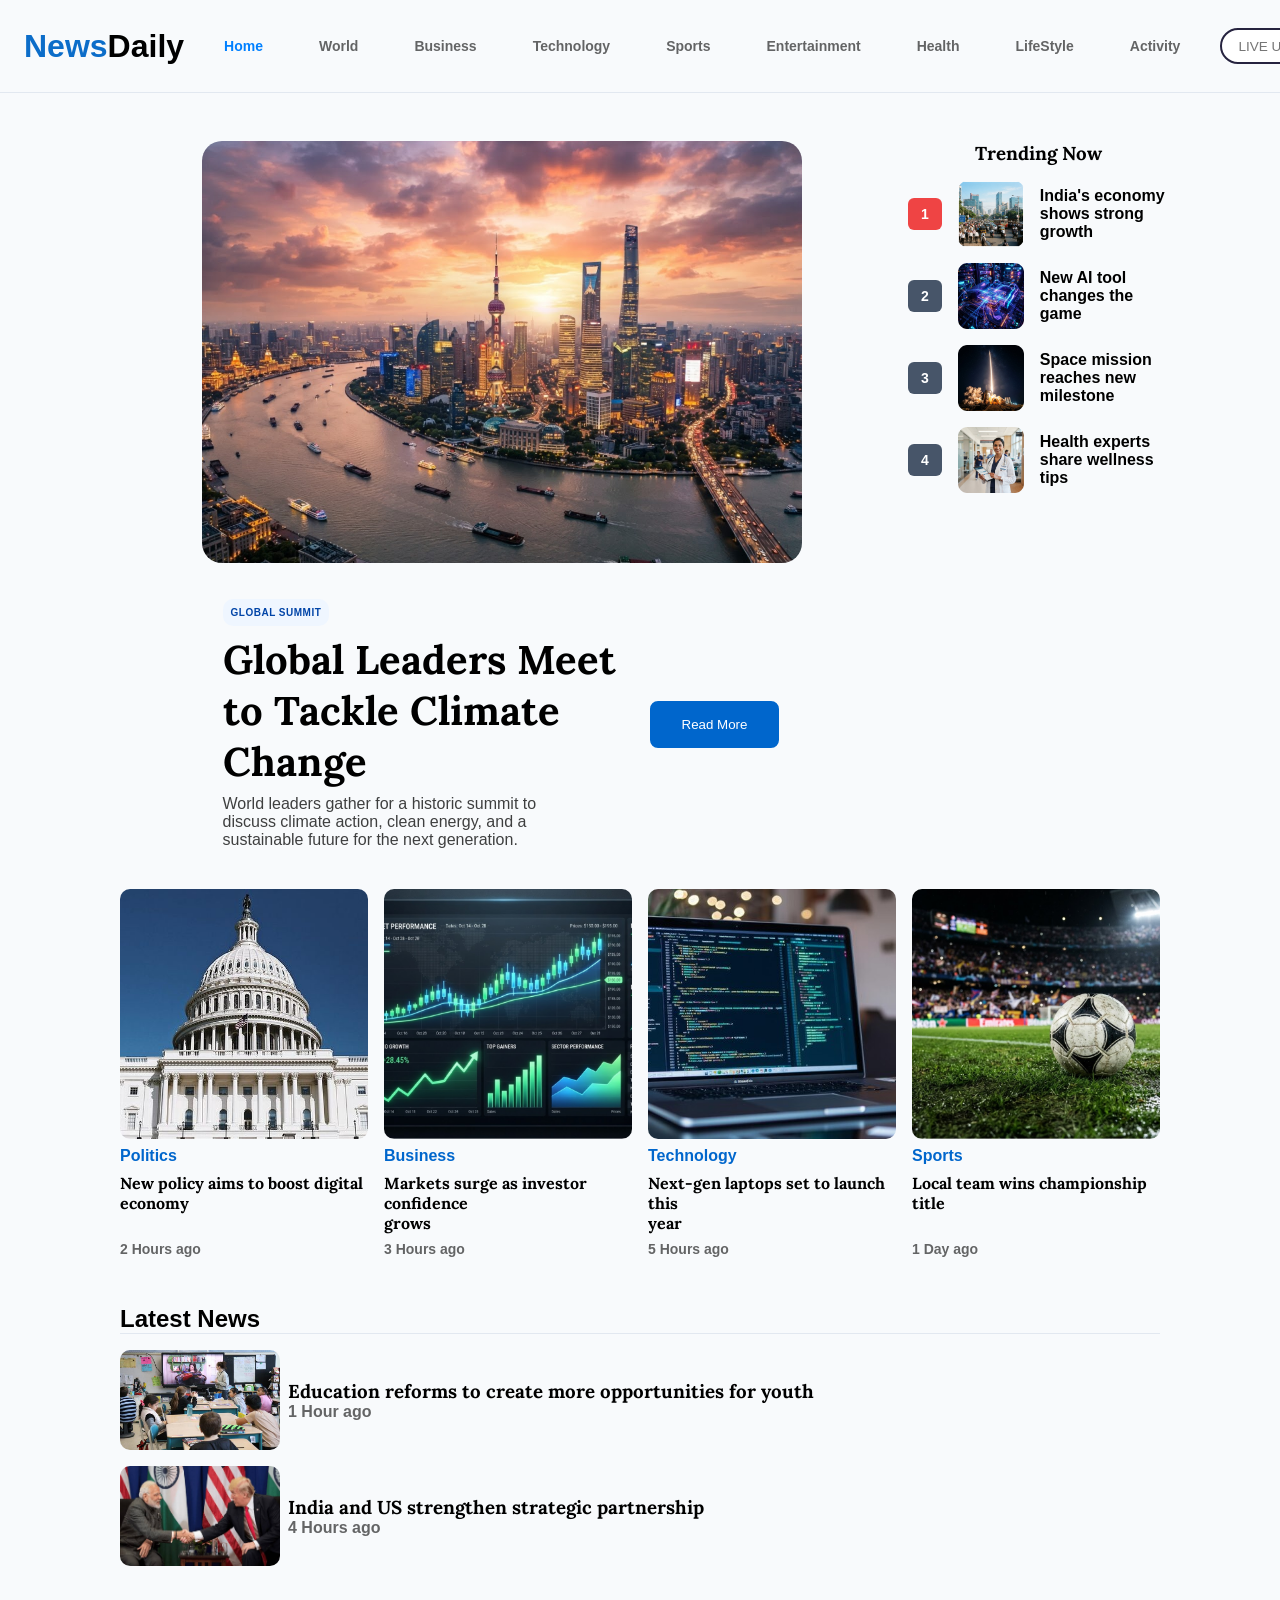
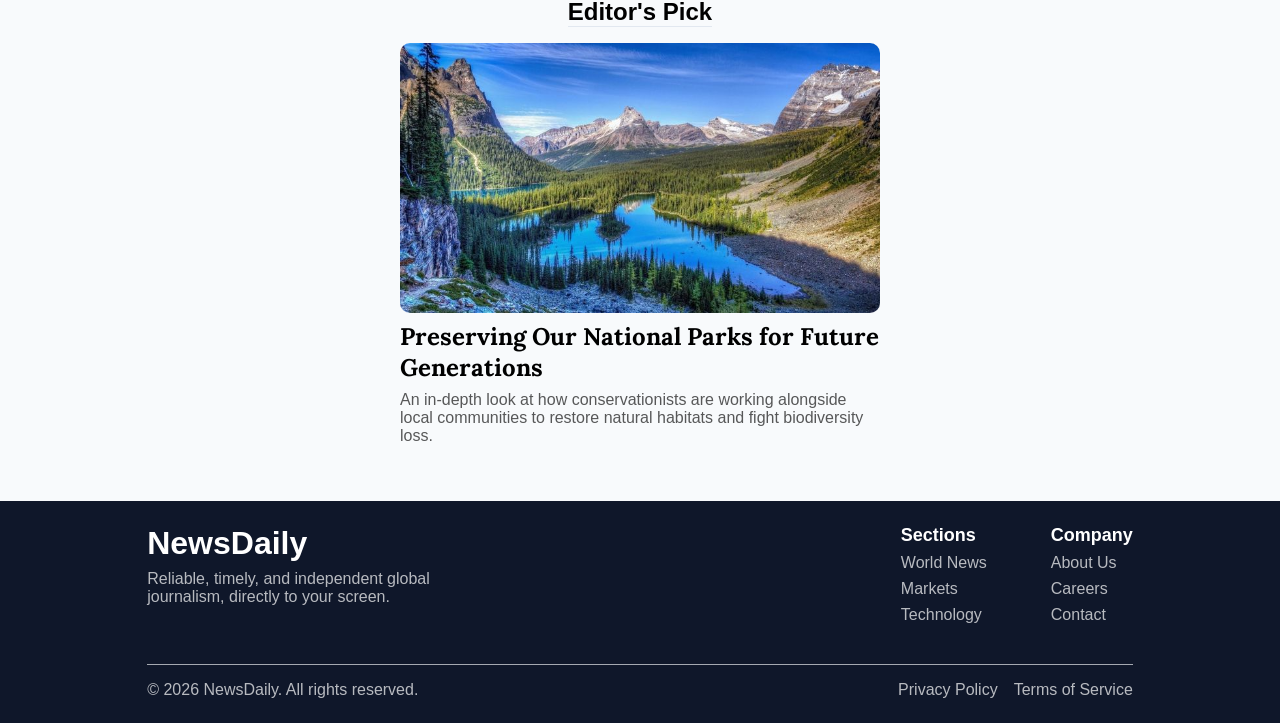
==== index.html @ 3e8a81f4 "Flatten site to repo root and add Pages deploy workflow" ====
<!DOCTYPE html>
<html lang="en">

<head>
    <meta charset="UTF-8">
    <meta name="viewport" content="width=device-width, initial-scale=1.0">
    <link rel="stylesheet" href="style.css">
    <title>News Daily</title>
</head>

<body>
    <div class="Webcontainer">
        <header>
            <div class="Headercontainer">
                <div class="Titlecontainer">
                    <h1><span>News</span>Daily</h1>
                </div>
                <nav aria-label="Main navigation">
                    <ul class="Navlist">
                        <li><a class="Home" href="index.html">Home</a></li>
                        <li><a class="World" href="World.html">World</a></li>
                        <li><a class="Business" href="Business.html">Business</a></li>
                        <li><a class="Technology" href="Technology.html">Technology</a></li>
                        <li><a class="Sports" href="Sports.html">Sports</a></li>
                        <li><a class="Entertainment" href="Entertainment.html">Entertainment</a></li>
                        <li><a class="Health" href="Health.html">Health</a></li>
                        <li><a class="LifeStyle" href="LifeStyle.html">LifeStyle</a></li>
                        <li><a class="LifeStyle" href="Activity/resume/index.html">Activity</a></li>
                    </ul>
                </nav>
                <div class="Searchcontainer">
                    <form class="search" role="search">
                        <input type="search" id="search-input" placeholder="LIVE UPDATES...">
                    </form>
                </div>
            </div>
        </header>
        <main>
            <div class="Maincontainer">
                <section class="sectionBreakingNews" aria-labelledby="breaking-news-heading">
                    <div class="BreakingNewsTrending">
                        <div class="BreakingNewsTrending-Sub">
                            <figure>
                                <img src="public/home1.png" alt="economy img">
                            </figure>
                            <div class="headline">
                                <div class="headline-sub">
                                    <span>Global Summit</span>
                                    <h1>Global Leaders Meet <br>
                                        to Tackle Climate <br>
                                        Change
                                    </h1>
                                    <p>
                                        World leaders gather for a historic summit to <br>
                                        discuss climate action, clean energy, and a <br>
                                        sustainable future for the next generation.
                                    </p>
                                </div>
                                <button class="read-btn"
                                    aria-label="Read more about Global Leaders Meet to Tackle Climate Change">
                                    Read More
                                </button>
                            </div>
                        </div>
                        <div class="Trending">
                            <h3>Trending Now</h3>
                            <div class="Trending-list">
                                <div class="trending-item">
                                    <span class="span-1">1</span>
                                    <img src="public/Trending_1.png" alt="India's economy shows strong growth">
                                    <p>India's economy shows strong growth</p>
                                </div>
                                <div class="trending-item">
                                    <span>2</span>
                                    <img src="public/Trending_2.png" alt="India's economy shows strong growth">
                                    <p>New AI tool changes the game</p>
                                </div>
                                <div class="trending-item">
                                    <span>3</span>
                                    <img src="public/Trending_3.png" alt="India's economy shows strong growth">
                                    <p>Space mission reaches new milestone</p>
                                </div>
                                <div class="trending-item">
                                    <span>4</span>
                                    <img src="public/Trending_4.png" alt="India's economy shows strong growth">
                                    <p>Health experts share wellness tips</p>
                                </div>
                            </div>
                        </div>
                    </div>
                </section>
                <section class="category-grid-section">
                    <div class="card">
                        <img src="public/Category1.png" alt="">
                        <span>Politics</span>
                        <h4>New policy aims to boost digital <br> economy</h4>
                        <p>2 Hours ago</p>
                    </div>
                    <div class="card">
                        <img src="public/Category2.png" alt="">
                        <span>Business</span>
                        <h4>Markets surge as investor confidence <br> grows</h4>
                        <p>3 Hours ago</p>
                    </div>
                    <div class="card">
                        <img src="public/Category3.png" alt="">
                        <span>Technology</span>
                        <h4>Next-gen laptops set to launch this <br> year</h4>
                        <p>5 Hours ago</p>
                    </div>
                    <div class="card">
                        <img src="public/Category4.png" alt="">
                        <span>Sports</span>
                        <h4>Local team wins championship title</h4>
                        <p>1 Day ago</p>
                    </div>
                </section>
                <section class="latest-news-section">
                    <div class="latest-news">
                        <h1>Latest News</h1>
                        <div class="Latestnews-container">
                            <img src="public/Latestnews1.png" alt="">
                            <div class="latest-news-text">
                                <h3>Education reforms to create more opportunities for youth</h3>
                                <p>1 Hour ago</p>
                            </div>
                        </div>
                        <div class="Latestnews-container">
                            <img src="public/Latestnews2.png" alt="">
                            <div class="latest-news-text">
                                <h3>India and US strengthen strategic partnership</h3>
                                <p>4 Hours ago</p>
                            </div>
                        </div>
                    </div>
                    <div class="EditorsPick">
                        <h1>Editor's Pick</h1>
                        <div class="Pick">
                            <img src="public/editorpick.png" alt="">
                            <div class="pick-text">
                                <h2>Preserving Our National Parks for Future <br> Generations</h2>
                                <p>An in-depth look at how conservationists are working alongside <br> local communities
                                    to restore natural habitats and fight biodiversity <br> loss.</p>
                            </div>
                        </div>
                    </div>
                </section>
            </div>
        </main>
        <footer>
            <div class="footercontainer">
                <div class="footer-contact">
                    <div class="dailynewsfooter">
                        <h1>NewsDaily</h1>
                        <p>Reliable, timely, and independent global <br> journalism, directly to your screen.</p>
                    </div>
                    <div class="contact-layout">
                        <div class="link-column">
                            <h4>Sections</h4>
                            <ul>
                                <li><a href="World.html">World News</a></li>
                                <li><a href="#">Markets</a></li>
                                <li><a href="#">Technology</a></li>
                            </ul>
                        </div>

                        <div class="link-column">
                            <h4>Company</h4>
                            <ul>
                                <li><a href="#">About Us</a></li>
                                <li><a href="#">Careers</a></li>
                                <li><a href="#">Contact</a></li>
                            </ul>
                        </div>
                    </div>
                </div>
                <div class="cert">
                    <p>© 2026 NewsDaily. All rights reserved.</p>
                    <div class="cert-text">
                        <p>Privacy Policy</p>
                        <p>Terms of Service</p>
                    </div>
                </div>
            </div>
        </footer>
    </div>
    <script src="script.js"></script>
</body>

</html>
---- style.css ----
@import url('https://fonts.googleapis.com/css2?family=Lora:ital,wght@0,400..700;1,400..700&display=swap');

*,
*::before,
*::after {
    margin: 0;
    padding: 0;
    box-sizing: border-box;
}

:root {
    --bgmain-color: #F8FAFC;
    --text-color: #000000;
    --textsub-color: #FFFFFF;
    --title-color: #0C6DC9;
    --border: #26233f;
    --color-btn-1: #0066CC;
    --nav-list-color: #0080ff;
    --accent: #0066CC;
    --trending-color: #EF4444;
    --trending-color-sub: #475569;
    --category-title-color: #0066CC;
    --footer-color: #0F172A;

    --color-1: #0044A7;
    --color-2: #930008;

    --spacing-0: 0.5rem;
    --spacing-1: 1rem;
    --spacing-2: 2rem;
    --spacing-3: 3rem;
    --spacing-4: 4rem;
    --spacing-5: 5rem;
    --spacing-6: 6rem;

    --font-size-1: 24px;
    --font-size-2: 20px;
    --font-size-3: 16px;
    --font-size-5: 40px;

    --font-size-sub-2: 18px;
    --font-size-sub-3: 14px;
    --font-size-sub-4: 10px;

    --font-lora: 'Lora', serif;

    --con-size-1: 60px;

    --pad-0: 0.5rem;
    --pad-1: 1rem;
    --pad-2: 1.5rem;
    --pad-3: 2rem;

    --pad-rl: 1rem 4rem 1rem 4rem;
}

@keyframes fadeInPage {
    from {
        opacity: 0;
    }

    to {
        opacity: 1;
    }
}

body {
    min-height: 100dvh;
    background: var(--bgmain-color);
    color: var(--text-color);
    font-family: 'Segoe UI', Tahoma, Geneva, Verdana, sans-serif;
    animation: fadeInPage 0.5s ease-in-out forwards;
    transition: opacity 0.2s ease-in-out;
}

body.fade-out {
    opacity: 0 !important;
    transition: opacity 0.2s ease-in-out;
}

@media (prefers-reduced-motion: reduce) {

    body,
    body.fade-out {
        animation: none !important;
        transition: none !important;
        opacity: 1 !important;
    }
}

.Webcontainer {
    display: flex;
    flex-direction: column;
    gap: var(--spacing-2);
}

header {
    width: 100%;
    display: flex;
    flex-direction: column;
    border-bottom: 1px solid #e2e8f0;
}

.Headercontainer {
    display: flex;
    flex-direction: row;
    justify-content: space-between;
    padding: var(--pad-rl);
    align-items: center;
}

.Titlecontainer span {
    color: var(--title-color);
}

nav {
    color: var(--text-color);
    height: var(--con-size-1);
    display: flex;
    align-items: center;
}

.Navlist {
    display: flex;
    flex-direction: row;
    height: 100%;
    width: 100%;
    list-style: none;
    padding: 0 80px 0rem 80px;
    font-size: var(--font-size-sub-2);
    font-weight: bold;
    align-items: center;
    justify-content: center;

}

.Navlist li {
    height: 100%;
    display: flex;
    align-items: center;
    padding: var(--pad-1);
}

.Navlist a {
    height: 100%;
    display: flex;
    align-items: center;
    justify-content: center;
    padding: var(--pad-1);
    color: var(--text-color);
    opacity: 60%;
    text-decoration: none;
}

.Navlist a.active {
    color: var(--nav-list-color);
    opacity: 100%;
}

.Navlist a:hover {
    color: var(--nav-list-color);
    opacity: 100%;
}

.search {
    position: relative;
    display: block;
    flex: 1;
    max-width: 420px;
}

.search input {
    padding: 0.55rem 1rem 0.55rem 1rem;
    border: 2px solid var(--border);
    border-radius: 999px;
    color: var(--text-color);
    font: inherit;
    font-size: 0.85rem;
}

.search input:focus {
    outline: none;
    border-color: var(--accent);
}

main {
    display: flex;
    flex-direction: column;
    align-items: center;
}

.Maincontainer {
    width: 90%;
    gap: var(--spacing-2);
}

.sectionBreakingNews {
    display: flex;
    flex-direction: column;
}
.sectionNews{
    align-items: center;
}

.BreakingNewsTrending {
    display: flex;
    flex-direction: row;
    padding: var(--pad-2);
    justify-content: space-between;
}

.BreakingNewsTrending-Sub {
    display: flex;
    flex-direction: row;
    gap: var(--spacing-2);
    align-items: center;
}

.BreakingNewsTrending-Sub img {
    border-radius: 20px;
    height: 460px;
    width: 700px;
    max-width: 100%;
    object-fit: cover;
}

.headline {
    display: flex;
    flex-direction: column;
    gap: var(--spacing-6);
}

.headline span {
    display: inline-block;
    width: fit-content;
    color: var(--color-1);
    font-weight: bold;
    font-size: var(--font-size-sub-4);
    background-color: #EFF6FF;

    text-transform: uppercase;
    letter-spacing: 0.05em;
    border-radius: 10px;
    padding: var(--pad-0);
}

.headline h1 {
    font-size: var(--font-size-5);
}

.headline h1,
h3 {
    font-family: var(--font-lora);
}

.headline p {
    font-size: var(--font-size-3);
    opacity: 75%;
}

.read-btn {
    padding: var(--pad-1) var(--pad-3);
    cursor: pointer;
    border-radius: 10px;
    border: 2px solid var(--bgmain-color);
    background-color: var(--color-btn-1);
    color: var(--textsub-color);
}

.read-btn:focus {
    outline: none;
}

.read-btn:focus-visible {
    outline: 2px solid var(--nav-list-color);
    outline-offset: 2px;
}

.Trending {
    display: flex;
    flex-direction: column;
    gap: var(--spacing-1);
}

.Trending h3 {
    text-align: center;
}

.Trending-list {
    display: flex;
    flex-direction: column;
    gap: var(--spacing-1);
}

.trending-item {
    display: flex;
    flex-direction: row;
    align-items: center;
    gap: var(--spacing-1);
}

.trending-item p {
    font-weight: bold;
}

.trending-item span {
    padding: 8px 13px 8px 13px;
    border-radius: 6px;
    background-color: var(--trending-color-sub);
    font-size: var(--font-size-sub-3);
    font-weight: bold;
    color: var(--textsub-color);
}

span.span-1 {
    background-color: var(--trending-color);
}

.trending-item img {
    height: 66px;
    width: 66px;
}

.category-grid-section {
    display: grid;
    grid-template-columns: repeat(4, minmax(0, 1fr));
    gap: var(--spacing-1);
    padding: var(--pad-2);
}

.card {
    width: 100%;
    height: 100%;
    display: flex;
    flex-direction: column;
    gap: var(--spacing-0);
}

.card img {
    width: 100%;
    height: 250px;
    object-fit: cover;
    display: block;
    border-radius: 10px;
} 

.card span {
    color: var(--category-title-color);
    font-weight: bold;
}

.card h4 {
    font-family: var(--font-lora);
}

.card p {
    font-weight: bold;
    opacity: 60%;
    font-size: var(--font-size-sub-3);
    margin-top: auto;
}

.latest-news-section {
    display: flex;
    flex-direction: row;
    padding: var(--pad-2);
    justify-content: space-between;
}

.latest-news {
    display: flex;
    flex-direction: column;
    gap: var(--spacing-1);
}

.latest-news h1 {
    border-bottom: 1px solid #e2e8f0;
}


.Latestnews-container {
    display: flex;
    flex-direction: row;
    align-items: center;
    gap: var(--spacing-0);
}

.Latestnews-container img {
    width: 160px;
    height: 100px;
    border-radius: 10px;
}

.latest-news-text {
    display: flex;
    flex-direction: column;
}

.latest-news-text p {
    opacity: 60%;
    font-weight: bold;
}

.EditorsPick {
    display: flex;
    flex-direction: column;
    gap: var(--spacing-1);
}

.EditorsPick h1 {
    border-bottom: 1px solid #e2e8f0;
}

.Pick {
    display: flex;
    flex-direction: column;
    gap: var(--spacing-0);
}

.Pick img {
    width: 480px;
    height: 260px;
    border-radius: 10px;
}

.Pick h2 {
    font-family: var(--font-lora);
}

.pick-text {
    display: flex;
    flex-direction: column;
    gap: var(--spacing-0);
}

.pick-text p {
    opacity: 65%;
}

footer {
    display: flex;
    flex-direction: column;
    justify-content: center;
    background-color: var(--footer-color);
    color: var(--textsub-color);
    padding: var(--pad-2);
}

.footercontainer {
    width: 80%;
    margin-left: auto;
    margin-right: auto;
    display: flex;
    flex-direction: column;
    gap: 2.5rem;
}

.footer-contact {
    display: flex;
    flex-direction: row;
    justify-content: space-between;
    align-items: flex-start;
    width: 100%;
}

.contact-layout {
    display: flex;
    flex-direction: row;
    gap: 4rem;
}

.link-column {
    display: flex;
    flex-direction: column;
    gap: var(--spacing-0);
    font-family: 'Segoe UI', Tahoma, Geneva, Verdana, sans-serif;
}

.link-column h4 {
    font-size: var(--font-size-sub-2);
}

.link-column ul {
    list-style: none;
    padding: 0;
    margin: 0;
    display: flex;
    flex-direction: column;
    gap: 0.5rem;
}

.link-column a {
    text-decoration: none;
    color: var(--textsub-color);
    opacity: 70%;
}

.dailynewsfooter {
    display: flex;
    flex-direction: column;
    gap: var(--spacing-0);
}

.dailynewsfooter p {
    opacity: 70%;
}

.cert {
    display: flex;
    flex-direction: row;
    justify-content: space-between;
    align-items: center;
    border-top: 1px solid #e5e7eb;
    padding-top: 1rem;
    opacity: 70%;
}

.cert-text {
    display: flex;
    flex-direction: row;
    gap: var(--spacing-1);
}

.cert p {
    margin: 0;
}

@media (max-width: 1536px) {
    .Headercontainer {
        padding: var(--pad-1) var(--pad-2);
    }

    .Navlist {
        gap: var(--spacing-0);
        padding: 0 var(--pad-1);
        font-size: var(--font-size-sub-3);
    }

    .Navlist li {
        padding: var(--pad-0);
    }

    .BreakingNewsTrending {
        align-items: flex-start;
        gap: var(--spacing-1);
        padding: var(--pad-1);
        width: 100%;
    }

    .BreakingNewsTrending-Sub {
        flex: 1 1 600px;
        min-width: 0;
    }

    .BreakingNewsTrending-Sub img {
        height: 420px;
        width: 600px;
        object-fit: cover;
    }

    .headline {
        min-width: 0;
    }

    .Trending {
        flex: 0 1 260px;
        min-width: 220px;
    }

    .Maincontainer {
        width: 85%;
    }
}

@media (max-width: 1475px) {
    .BreakingNewsTrending-Sub {
        flex-direction: column;
        align-items: center;
        width: 100%;
    }

    .BreakingNewsTrending-Sub img {
        width: 100%;
        max-width: 600px;
        height: auto;
    }

    .headline {
        display: flex;
        flex-direction: row;
        align-items: center;
        justify-content: center;
        width: 100%;
        gap: var(--spacing-2);
    }

    .headline-sub {
        display: flex;
        flex-direction: column;
        gap: var(--spacing-0);
    }

    .read-btn {
        align-self: center;
        white-space: nowrap;
    }
}

@media (max-width: 1386px) {
    .latest-news-section {
        flex-direction: column;
        gap: var(--spacing-2);
    }

    .EditorsPick {
        align-items: center;
    }

    .Pick img {
        width: 100%;
        max-width: 480px;
        height: auto;
        border-radius: 10px;
    }
}

@media (max-width: 1137px) {
    .Headercontainer {
        flex-wrap: wrap;
    }

    nav {
        order: 3;
        width: 100%;
        height: auto;
        justify-content: center;
    }

    .Navlist {
        padding: 0;
        flex-wrap: wrap;
        justify-content: center;
        gap: var(--spacing-0);
        font-size: var(--font-size-sub-3);
    }

    .Navlist li {
        padding: 0.25rem;
    }

    .Navlist a {
        padding: 0.25rem 0.5rem;
    }
}

@media (max-width: 947px) {
    .headline {
        display: flex;
        flex-direction: column;
        align-items: flex-start;
    }

    .read-btn {
        align-self: flex-start;
    }

    .BreakingNewsTrending {
        display: flex;
        flex-direction: column;
        gap: var(--spacing-5);
    }
}

@media (max-width: 750px) {
    .Headercontainer {
        flex-direction: column;
        gap: var(--spacing-1);
    }

    .Navlist {
        padding: 0;
        flex-wrap: wrap;
        justify-content: center;
    }

    .category-grid-section {
        grid-template-columns: 1fr;
        gap: var(--spacing-2);
        padding: var(--pad-1);
    }

    .contact-layout {
        flex-direction: column;
        gap: var(--spacing-2);
    }

    .cert {
        flex-direction: column;
        gap: var(--spacing-1);
        text-align: center;
    }

    .cert-text {
        justify-content: center;
    }
}
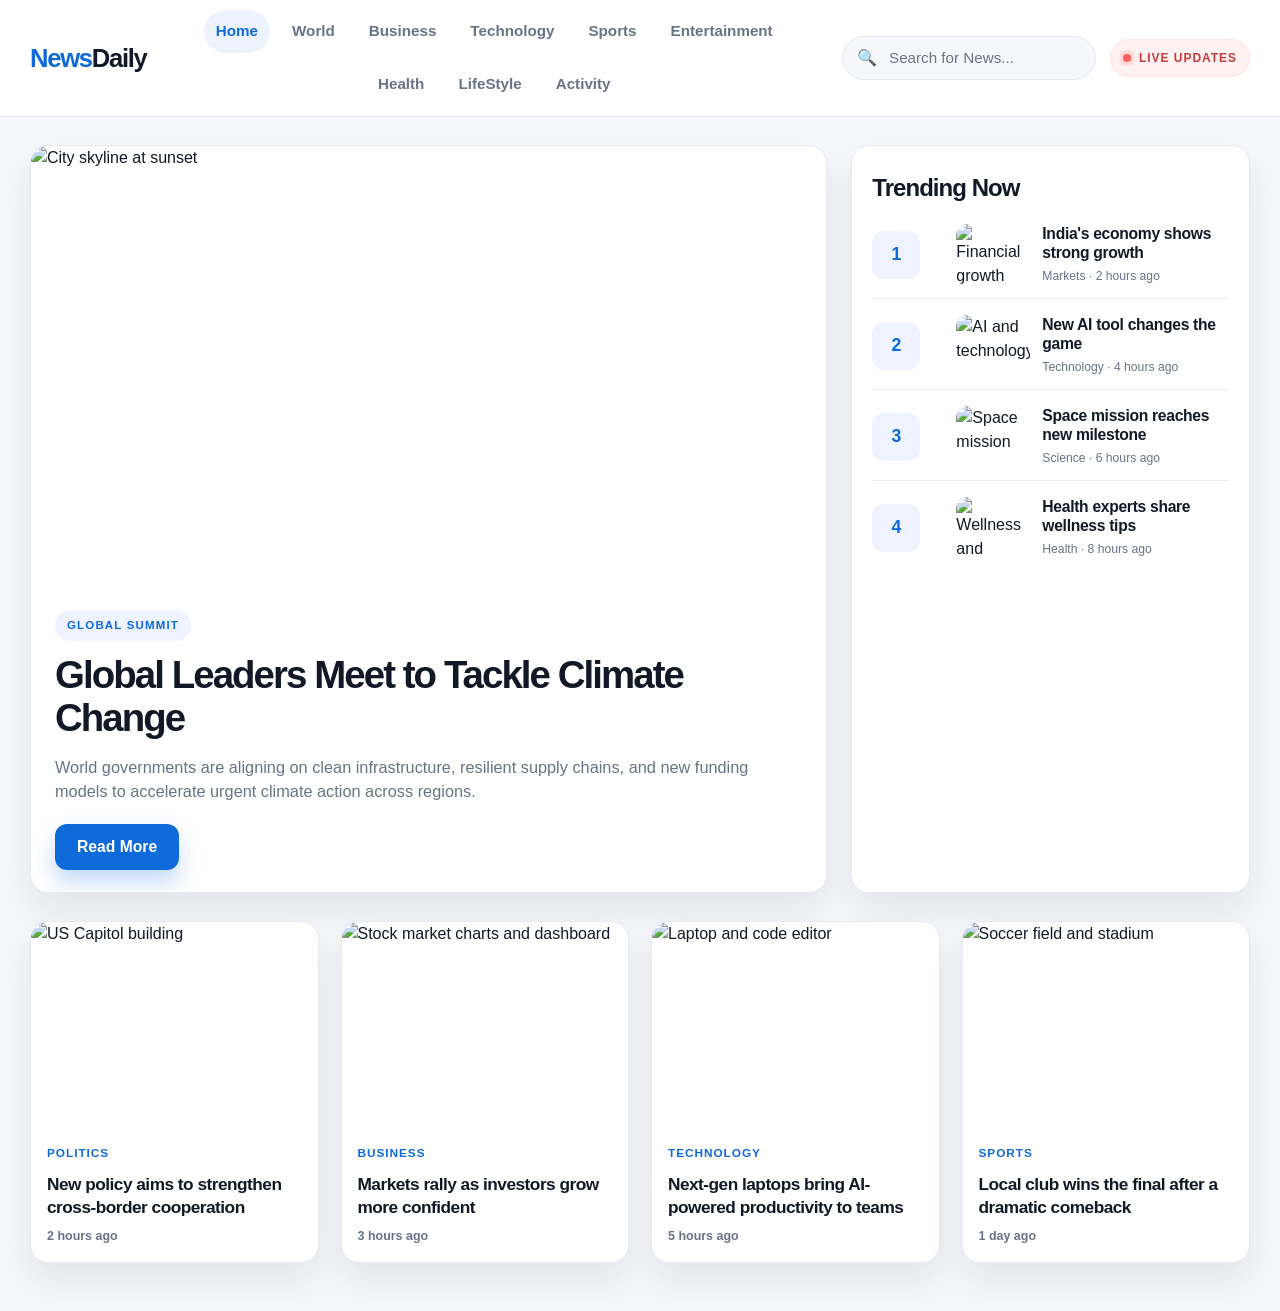
==== commit deb6b11e: "Add initial HTML structure and styles for NewsDaily website" ====
--- a/index.html
+++ b/index.html
@@ -1,190 +1,596 @@
 <!DOCTYPE html>
 <html lang="en">
-
 <head>
-    <meta charset="UTF-8">
-    <meta name="viewport" content="width=device-width, initial-scale=1.0">
-    <link rel="stylesheet" href="style.css">
-    <title>News Daily</title>
+  <meta charset="UTF-8" />
+  <meta name="viewport" content="width=device-width, initial-scale=1.0" />
+  <title>NewsDaily</title>
+  <style>
+    :root {
+      --bg: #f6f7fb;
+      --panel: #ffffff;
+      --panel-soft: #eef3ff;
+      --text: #121826;
+      --muted: #697386;
+      --border: #e6eaf2;
+      --primary: #0e6ad8;
+      --primary-dark: #0c55b0;
+      --accent: #ff5b5b;
+      --shadow: 0 18px 35px rgba(15, 23, 42, 0.08);
+      --radius: 18px;
+    }
+
+    * { box-sizing: border-box; }
+
+    html {
+      scroll-behavior: smooth;
+    }
+
+    body {
+      margin: 0;
+      font-family: "Segoe UI", Tahoma, Geneva, Verdana, sans-serif;
+      background: var(--bg);
+      color: var(--text);
+      line-height: 1.5;
+    }
+
+    a {
+      text-decoration: none;
+      color: inherit;
+    }
+
+    img {
+      display: block;
+      width: 100%;
+    }
+
+    .container {
+      width: min(1220px, calc(100% - 32px));
+      margin: 0 auto;
+    }
+
+    .topbar {
+      background: var(--panel);
+      border-bottom: 1px solid var(--border);
+      position: sticky;
+      top: 0;
+      z-index: 20;
+    }
+
+    .topbar-inner {
+      display: flex;
+      align-items: center;
+      justify-content: space-between;
+      gap: 22px;
+      min-height: 78px;
+      padding: 10px 0;
+    }
+
+    .brand {
+      font-weight: 800;
+      font-size: clamp(1.5rem, 2vw, 2.1rem);
+      letter-spacing: -0.05em;
+      color: var(--text);
+    }
+
+    .brand span {
+      color: var(--primary);
+    }
+
+    .nav {
+      display: flex;
+      align-items: center;
+      justify-content: center;
+      gap: 10px;
+      flex-wrap: wrap;
+      flex: 1;
+    }
+
+    .nav a {
+      font-size: 0.95rem;
+      font-weight: 600;
+      color: var(--muted);
+      padding: 10px 12px;
+      border-radius: 999px;
+      transition: 0.2s ease;
+    }
+
+    .nav a:hover,
+    .nav a.active {
+      color: var(--primary);
+      background: rgba(14, 106, 216, 0.08);
+    }
+
+    .toolbar {
+      display: flex;
+      align-items: center;
+      gap: 14px;
+      margin-left: auto;
+    }
+
+    .search-wrap {
+      display: flex;
+      align-items: center;
+      gap: 10px;
+      background: var(--bg);
+      border: 1px solid var(--border);
+      border-radius: 999px;
+      min-width: 240px;
+      padding: 9px 14px;
+    }
+
+    .search-wrap input {
+      border: none;
+      outline: none;
+      background: transparent;
+      width: 100%;
+      font-size: 0.95rem;
+      color: var(--text);
+    }
+
+    .search-wrap input::placeholder {
+      color: var(--muted);
+    }
+
+    .live-link {
+      display: inline-flex;
+      align-items: center;
+      gap: 8px;
+      background: #fff1f1;
+      border: 1px solid rgba(255, 91, 91, 0.1);
+      color: #c43d3d;
+      font-weight: 700;
+      font-size: 0.75rem;
+      letter-spacing: 0.08em;
+      text-transform: uppercase;
+      border-radius: 999px;
+      padding: 9px 12px;
+    }
+
+    .live-dot {
+      width: 8px;
+      height: 8px;
+      border-radius: 50%;
+      background: var(--accent);
+      box-shadow: 0 0 0 4px rgba(255, 91, 91, 0.15);
+      animation: pulse 1.5s infinite;
+    }
+
+    @keyframes pulse {
+      0% { transform: scale(1); opacity: 1; }
+      70% { transform: scale(1.5); opacity: 0.6; }
+      100% { transform: scale(1); opacity: 1; }
+    }
+
+    main {
+      padding: 28px 0 48px;
+    }
+
+    .hero {
+      display: grid;
+      grid-template-columns: 1.6fr 0.8fr;
+      gap: 24px;
+      margin-bottom: 28px;
+      align-items: stretch;
+    }
+
+    .featured {
+      background: var(--panel);
+      border-radius: var(--radius);
+      box-shadow: var(--shadow);
+      overflow: hidden;
+      border: 1px solid var(--border);
+    }
+
+    .featured-media {
+      position: relative;
+      height: 440px;
+      overflow: hidden;
+    }
+
+    .featured-media img {
+      height: 100%;
+      object-fit: cover;
+    }
+
+    .featured-content {
+      padding: 24px 24px 22px;
+    }
+
+    .category-tag {
+      display: inline-flex;
+      align-items: center;
+      padding: 7px 12px;
+      border-radius: 999px;
+      background: var(--panel-soft);
+      color: var(--primary);
+      font-size: 0.72rem;
+      font-weight: 800;
+      letter-spacing: 0.1em;
+      text-transform: uppercase;
+      margin-bottom: 12px;
+    }
+
+    .featured h1 {
+      font-size: clamp(2rem, 3vw, 3.2rem);
+      line-height: 1.12;
+      letter-spacing: -0.05em;
+      margin: 0 0 16px;
+    }
+
+    .featured p {
+      margin: 0 0 20px;
+      color: var(--muted);
+      font-size: 1.02rem;
+    }
+
+    .read-btn {
+      display: inline-flex;
+      align-items: center;
+      justify-content: center;
+      border: none;
+      background: var(--primary);
+      color: #fff;
+      font-weight: 700;
+      font-size: 0.98rem;
+      padding: 14px 22px;
+      border-radius: 12px;
+      cursor: pointer;
+      transition: 0.2s ease;
+      box-shadow: 0 12px 22px rgba(14, 106, 216, 0.25);
+    }
+
+    .read-btn:hover {
+      background: var(--primary-dark);
+      transform: translateY(-1px);
+    }
+
+    .trending {
+      background: var(--panel);
+      border: 1px solid var(--border);
+      border-radius: var(--radius);
+      box-shadow: var(--shadow);
+      padding: 24px 20px 10px;
+    }
+
+    .section-title {
+      display: flex;
+      align-items: center;
+      justify-content: space-between;
+      margin-bottom: 18px;
+      gap: 12px;
+    }
+
+    .section-title h2 {
+      margin: 0;
+      font-size: 1.5rem;
+      letter-spacing: -0.04em;
+    }
+
+    .trending-list {
+      display: flex;
+      flex-direction: column;
+      gap: 16px;
+    }
+
+    .trend-item {
+      display: grid;
+      grid-template-columns: 72px 1fr;
+      gap: 12px;
+      align-items: center;
+      padding-bottom: 12px;
+      border-bottom: 1px solid var(--border);
+    }
+
+    .trend-item:last-child {
+      border-bottom: none;
+      padding-bottom: 0;
+    }
+
+    .rank {
+      display: flex;
+      align-items: center;
+      justify-content: center;
+      width: 48px;
+      height: 48px;
+      border-radius: 12px;
+      background: var(--panel-soft);
+      color: var(--primary);
+      font-weight: 800;
+      font-size: 1.1rem;
+    }
+
+    .trend-content {
+      display: flex;
+      align-items: center;
+      gap: 12px;
+      min-width: 0;
+    }
+
+    .trail-thumb {
+      width: 74px;
+      height: 62px;
+      object-fit: cover;
+      border-radius: 12px;
+      flex-shrink: 0;
+    }
+
+    .trend-text {
+      min-width: 0;
+    }
+
+    .trend-text h3 {
+      margin: 0;
+      font-size: 0.98rem;
+      line-height: 1.25;
+      letter-spacing: -0.02em;
+    }
+
+    .trend-meta {
+      font-size: 0.76rem;
+      color: var(--muted);
+      margin-top: 4px;
+      display: block;
+    }
+
+    .news-grid {
+      display: grid;
+      grid-template-columns: repeat(4, minmax(0, 1fr));
+      gap: 22px;
+      margin-top: 10px;
+    }
+
+    .news-card {
+      background: var(--panel);
+      border: 1px solid var(--border);
+      border-radius: var(--radius);
+      box-shadow: var(--shadow);
+      overflow: hidden;
+      transition: transform 0.2s ease, box-shadow 0.2s ease;
+    }
+
+    .news-card:hover {
+      transform: translateY(-2px);
+      box-shadow: 0 22px 30px rgba(15, 23, 42, 0.1);
+    }
+
+    .news-card img {
+      height: 200px;
+      object-fit: cover;
+    }
+
+    .news-card-body {
+      padding: 18px 16px 16px;
+    }
+
+    .news-card span {
+      display: inline-block;
+      margin-bottom: 10px;
+      color: var(--primary);
+      font-size: 0.74rem;
+      letter-spacing: 0.08em;
+      text-transform: uppercase;
+      font-weight: 800;
+    }
+
+    .news-card h3 {
+      margin: 0 0 8px;
+      font-size: 1.08rem;
+      line-height: 1.35;
+      letter-spacing: -0.03em;
+    }
+
+    .news-card time {
+      display: block;
+      color: var(--muted);
+      font-size: 0.78rem;
+      font-weight: 600;
+    }
+
+    @media (max-width: 980px) {
+      .hero {
+        grid-template-columns: 1fr;
+      }
+
+      .news-grid {
+        grid-template-columns: repeat(2, minmax(0, 1fr));
+      }
+
+      .topbar-inner {
+        flex-wrap: wrap;
+        justify-content: center;
+        padding: 16px 0;
+      }
+
+      .nav {
+        order: 3;
+        width: 100%;
+      }
+
+      .toolbar {
+        margin-left: 0;
+      }
+    }
+
+    @media (max-width: 640px) {
+      .news-grid {
+        grid-template-columns: 1fr;
+      }
+
+      .featured-media {
+        height: 300px;
+      }
+
+      .toolbar {
+        width: 100%;
+        justify-content: space-between;
+      }
+
+      .search-wrap {
+        min-width: 0;
+        flex: 1;
+      }
+
+      .live-link {
+        padding-inline: 10px;
+      }
+    }
+  </style>
 </head>
-
 <body>
-    <div class="Webcontainer">
-        <header>
-            <div class="Headercontainer">
-                <div class="Titlecontainer">
-                    <h1><span>News</span>Daily</h1>
+  <header class="topbar">
+    <div class="container topbar-inner">
+      <a class="brand" href="#" aria-label="NewsDaily home">
+        <span>News</span>Daily
+      </a>
+
+      <nav class="nav" aria-label="Main navigation">
+        <a class="active" href="#">Home</a>
+        <a href="#">World</a>
+        <a href="#">Business</a>
+        <a href="#">Technology</a>
+        <a href="#">Sports</a>
+        <a href="#">Entertainment</a>
+        <a href="#">Health</a>
+        <a href="#">LifeStyle</a>
+        <a href="#">Activity</a>
+      </nav>
+
+      <div class="toolbar">
+        <label class="search-wrap" aria-label="Search news">
+          <span aria-hidden="true">🔍</span>
+          <input type="search" placeholder="Search for News..." />
+        </label>
+        <a href="#" class="live-link" aria-label="Live updates">
+          <span class="live-dot" aria-hidden="true"></span>
+          Live Updates
+        </a>
+      </div>
+    </div>
+  </header>
+
+  <main>
+    <div class="container">
+      <section class="hero" aria-label="Featured stories">
+        <article class="featured">
+          <div class="featured-media">
+            <img src="https://images.unsplash.com/photo-1493246507139-91e8fad9978e?auto=format&fit=crop&w=1200&q=80" alt="City skyline at sunset" />
+          </div>
+          <div class="featured-content">
+            <span class="category-tag">Global Summit</span>
+            <h1>Global Leaders Meet to Tackle Climate Change</h1>
+            <p>
+              World governments are aligning on clean infrastructure, resilient supply chains,
+              and new funding models to accelerate urgent climate action across regions.
+            </p>
+            <button class="read-btn" type="button">Read More</button>
+          </div>
+        </article>
+
+        <aside class="trending" aria-labelledby="trending-title">
+          <div class="section-title">
+            <h2 id="trending-title">Trending Now</h2>
+          </div>
+
+          <div class="trending-list">
+            <article class="trend-item">
+              <div class="rank">1</div>
+              <div class="trend-content">
+                <img class="trail-thumb" src="https://images.unsplash.com/photo-1526304640588-5f2f8f3d4f0c?auto=format&fit=crop&w=300&q=80" alt="Financial growth chart" />
+                <div class="trend-text">
+                  <h3>India's economy shows strong growth</h3>
+                  <span class="trend-meta">Markets · 2 hours ago</span>
                 </div>
-                <nav aria-label="Main navigation">
-                    <ul class="Navlist">
-                        <li><a class="Home" href="index.html">Home</a></li>
-                        <li><a class="World" href="World.html">World</a></li>
-                        <li><a class="Business" href="Business.html">Business</a></li>
-                        <li><a class="Technology" href="Technology.html">Technology</a></li>
-                        <li><a class="Sports" href="Sports.html">Sports</a></li>
-                        <li><a class="Entertainment" href="Entertainment.html">Entertainment</a></li>
-                        <li><a class="Health" href="Health.html">Health</a></li>
-                        <li><a class="LifeStyle" href="LifeStyle.html">LifeStyle</a></li>
-                        <li><a class="LifeStyle" href="Activity/resume/index.html">Activity</a></li>
-                    </ul>
-                </nav>
-                <div class="Searchcontainer">
-                    <form class="search" role="search">
-                        <input type="search" id="search-input" placeholder="LIVE UPDATES...">
-                    </form>
+              </div>
+            </article>
+
+            <article class="trend-item">
+              <div class="rank">2</div>
+              <div class="trend-content">
+                <img class="trail-thumb" src="https://images.unsplash.com/photo-1516321165247-4aa89a48be28?auto=format&fit=crop&w=300&q=80" alt="AI and technology" />
+                <div class="trend-text">
+                  <h3>New AI tool changes the game</h3>
+                  <span class="trend-meta">Technology · 4 hours ago</span>
                 </div>
-            </div>
-        </header>
-        <main>
-            <div class="Maincontainer">
-                <section class="sectionBreakingNews" aria-labelledby="breaking-news-heading">
-                    <div class="BreakingNewsTrending">
-                        <div class="BreakingNewsTrending-Sub">
-                            <figure>
-                                <img src="public/home1.png" alt="economy img">
-                            </figure>
-                            <div class="headline">
-                                <div class="headline-sub">
-                                    <span>Global Summit</span>
-                                    <h1>Global Leaders Meet <br>
-                                        to Tackle Climate <br>
-                                        Change
-                                    </h1>
-                                    <p>
-                                        World leaders gather for a historic summit to <br>
-                                        discuss climate action, clean energy, and a <br>
-                                        sustainable future for the next generation.
-                                    </p>
-                                </div>
-                                <button class="read-btn"
-                                    aria-label="Read more about Global Leaders Meet to Tackle Climate Change">
-                                    Read More
-                                </button>
-                            </div>
-                        </div>
-                        <div class="Trending">
-                            <h3>Trending Now</h3>
-                            <div class="Trending-list">
-                                <div class="trending-item">
-                                    <span class="span-1">1</span>
-                                    <img src="public/Trending_1.png" alt="India's economy shows strong growth">
-                                    <p>India's economy shows strong growth</p>
-                                </div>
-                                <div class="trending-item">
-                                    <span>2</span>
-                                    <img src="public/Trending_2.png" alt="India's economy shows strong growth">
-                                    <p>New AI tool changes the game</p>
-                                </div>
-                                <div class="trending-item">
-                                    <span>3</span>
-                                    <img src="public/Trending_3.png" alt="India's economy shows strong growth">
-                                    <p>Space mission reaches new milestone</p>
-                                </div>
-                                <div class="trending-item">
-                                    <span>4</span>
-                                    <img src="public/Trending_4.png" alt="India's economy shows strong growth">
-                                    <p>Health experts share wellness tips</p>
-                                </div>
-                            </div>
-                        </div>
-                    </div>
-                </section>
-                <section class="category-grid-section">
-                    <div class="card">
-                        <img src="public/Category1.png" alt="">
-                        <span>Politics</span>
-                        <h4>New policy aims to boost digital <br> economy</h4>
-                        <p>2 Hours ago</p>
-                    </div>
-                    <div class="card">
-                        <img src="public/Category2.png" alt="">
-                        <span>Business</span>
-                        <h4>Markets surge as investor confidence <br> grows</h4>
-                        <p>3 Hours ago</p>
-                    </div>
-                    <div class="card">
-                        <img src="public/Category3.png" alt="">
-                        <span>Technology</span>
-                        <h4>Next-gen laptops set to launch this <br> year</h4>
-                        <p>5 Hours ago</p>
-                    </div>
-                    <div class="card">
-                        <img src="public/Category4.png" alt="">
-                        <span>Sports</span>
-                        <h4>Local team wins championship title</h4>
-                        <p>1 Day ago</p>
-                    </div>
-                </section>
-                <section class="latest-news-section">
-                    <div class="latest-news">
-                        <h1>Latest News</h1>
-                        <div class="Latestnews-container">
-                            <img src="public/Latestnews1.png" alt="">
-                            <div class="latest-news-text">
-                                <h3>Education reforms to create more opportunities for youth</h3>
-                                <p>1 Hour ago</p>
-                            </div>
-                        </div>
-                        <div class="Latestnews-container">
-                            <img src="public/Latestnews2.png" alt="">
-                            <div class="latest-news-text">
-                                <h3>India and US strengthen strategic partnership</h3>
-                                <p>4 Hours ago</p>
-                            </div>
-                        </div>
-                    </div>
-                    <div class="EditorsPick">
-                        <h1>Editor's Pick</h1>
-                        <div class="Pick">
-                            <img src="public/editorpick.png" alt="">
-                            <div class="pick-text">
-                                <h2>Preserving Our National Parks for Future <br> Generations</h2>
-                                <p>An in-depth look at how conservationists are working alongside <br> local communities
-                                    to restore natural habitats and fight biodiversity <br> loss.</p>
-                            </div>
-                        </div>
-                    </div>
-                </section>
-            </div>
-        </main>
-        <footer>
-            <div class="footercontainer">
-                <div class="footer-contact">
-                    <div class="dailynewsfooter">
-                        <h1>NewsDaily</h1>
-                        <p>Reliable, timely, and independent global <br> journalism, directly to your screen.</p>
-                    </div>
-                    <div class="contact-layout">
-                        <div class="link-column">
-                            <h4>Sections</h4>
-                            <ul>
-                                <li><a href="World.html">World News</a></li>
-                                <li><a href="#">Markets</a></li>
-                                <li><a href="#">Technology</a></li>
-                            </ul>
-                        </div>
-
-                        <div class="link-column">
-                            <h4>Company</h4>
-                            <ul>
-                                <li><a href="#">About Us</a></li>
-                                <li><a href="#">Careers</a></li>
-                                <li><a href="#">Contact</a></li>
-                            </ul>
-                        </div>
-                    </div>
+              </div>
+            </article>
+
+            <article class="trend-item">
+              <div class="rank">3</div>
+              <div class="trend-content">
+                <img class="trail-thumb" src="https://images.unsplash.com/photo-1446776811953-b23d57bd21aa?auto=format&fit=crop&w=300&q=80" alt="Space mission" />
+                <div class="trend-text">
+                  <h3>Space mission reaches new milestone</h3>
+                  <span class="trend-meta">Science · 6 hours ago</span>
                 </div>
-                <div class="cert">
-                    <p>© 2026 NewsDaily. All rights reserved.</p>
-                    <div class="cert-text">
-                        <p>Privacy Policy</p>
-                        <p>Terms of Service</p>
-                    </div>
+              </div>
+            </article>
+
+            <article class="trend-item">
+              <div class="rank">4</div>
+              <div class="trend-content">
+                <img class="trail-thumb" src="https://images.unsplash.com/photo-1544367567-0f2fcb009e0b?auto=format&fit=crop&w=300&q=80" alt="Wellness and health" />
+                <div class="trend-text">
+                  <h3>Health experts share wellness tips</h3>
+                  <span class="trend-meta">Health · 8 hours ago</span>
                 </div>
-            </div>
-        </footer>
+              </div>
+            </article>
+          </div>
+        </aside>
+      </section>
+
+      <section class="news-grid" aria-label="Category news">
+        <article class="news-card">
+          <img src="https://images.unsplash.com/photo-1529107386315-e1a2ed48a620?auto=format&fit=crop&w=900&q=80" alt="US Capitol building" />
+          <div class="news-card-body">
+            <span>Politics</span>
+            <h3>New policy aims to strengthen cross-border cooperation</h3>
+            <time datetime="2026-09-30">2 hours ago</time>
+          </div>
+        </article>
+
+        <article class="news-card">
+          <img src="https://images.unsplash.com/photo-1559526324-4b87b5e36e44?auto=format&fit=crop&w=900&q=80" alt="Stock market charts and dashboard" />
+          <div class="news-card-body">
+            <span>Business</span>
+            <h3>Markets rally as investors grow more confident</h3>
+            <time datetime="2026-09-30">3 hours ago</time>
+          </div>
+        </article>
+
+        <article class="news-card">
+          <img src="https://images.unsplash.com/photo-1516321318423-f06f85e504b3?auto=format&fit=crop&w=900&q=80" alt="Laptop and code editor" />
+          <div class="news-card-body">
+            <span>Technology</span>
+            <h3>Next-gen laptops bring AI-powered productivity to teams</h3>
+            <time datetime="2026-09-30">5 hours ago</time>
+          </div>
+        </article>
+
+        <article class="news-card">
+          <img src="https://images.unsplash.com/photo-1547347298-4074fc3086f0?auto=format&fit=crop&w=900&q=80" alt="Soccer field and stadium" />
+          <div class="news-card-body">
+            <span>Sports</span>
+            <h3>Local club wins the final after a dramatic comeback</h3>
+            <time datetime="2026-09-30">1 day ago</time>
+          </div>
+        </article>
+      </section>
     </div>
-    <script src="script.js"></script>
+  </main>
+
+  <script>
+    document.querySelectorAll('.nav a').forEach((link) => {
+      link.addEventListener('click', (event) => {
+        event.preventDefault();
+        document.querySelectorAll('.nav a').forEach((item) => item.classList.remove('active'));
+        link.classList.add('active');
+      });
+    });
+
+    document.querySelector('.read-btn')?.addEventListener('click', () => {
+      alert('Read more story coming soon!');
+    });
+  </script>
 </body>
-
-</html>+</html>
